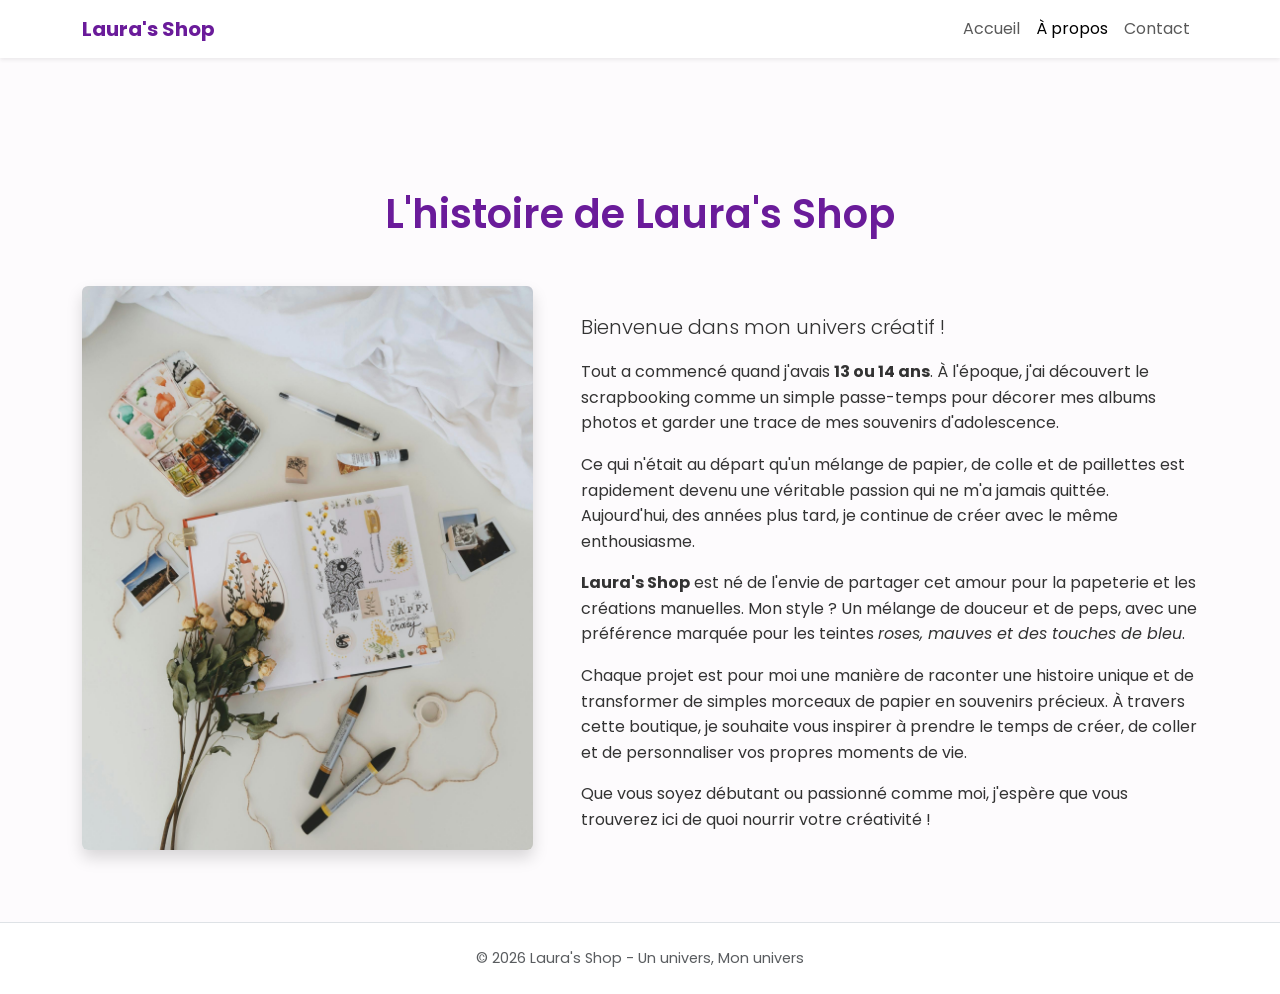
==== about.html @ 5fbe455a "LeBon" ====
<!DOCTYPE html>
<html lang="fr">
<head>
    <meta charset="UTF-8">
    <meta name="viewport" content="width=device-width, initial-scale=1.0">
    <title>À propos - Laura's Shop (THE K'ROUSEL)</title>
    <meta name="description" content="Découvrez l'histoire de Laura's Shop, un projet de THE K'ROUSEL dédié à la passion du scrapbooking.">

    <link href="https://cdn.jsdelivr.net/npm/bootstrap@5.3.0/dist/css/bootstrap.min.css" rel="stylesheet">
    <link href="https://fonts.googleapis.com/css2?family=Poppins:wght@300;400;600&display=swap" rel="stylesheet">
    <link rel="stylesheet" href="css/style.css">
</head>
<body>

    <header>
        <nav class="navbar navbar-expand-lg navbar-light bg-white shadow-sm fixed-top">
            <div class="container">
                <a class="navbar-brand fw-bold" href="index.html" style="color: #6a1b9a;">Laura's Shop</a>
                <button class="navbar-toggler" type="button" data-bs-toggle="collapse" data-bs-target="#navbarNav">
                    <span class="navbar-toggler-icon"></span>
                </button>
                <div class="collapse navbar-collapse" id="navbarNav">
                    <ul class="navbar-nav ms-auto">
                        <li class="nav-item"><a class="nav-link" href="index.html">Accueil</a></li>
                        <li class="nav-item"><a class="nav-link active" href="about.html">À propos</a></li>
                        <li class="nav-item"><a class="nav-link" href="contact.html">Contact</a></li>
                    </ul>
                </div>
            </div>
        </nav>
    </header>

    <main class="container my-5 pt-5">
        <h1 class="text-center mb-5 mt-4" style="color: #6a1b9a;">L'histoire de Laura's Shop</h1>

        <section class="row align-items-center">
            <div class="col-md-5 mb-4">
                <img src="images/estee-janssens-MUf7Ly04sOI-unsplash (1).jpg" alt="Espace de travail créatif de Laura" class="img-fluid rounded shadow">
            </div>

            <div class="col-md-7">
                <article class="ps-md-4">
                    <p class="lead">Bienvenue dans mon univers créatif !</p>
                    
                    <p>Tout a commencé quand j'avais <strong>13 ou 14 ans</strong>. À l'époque, j'ai découvert le scrapbooking comme un simple passe-temps pour décorer mes albums photos et garder une trace de mes souvenirs d'adolescence.</p>
                    
                    <p>Ce qui n'était au départ qu'un mélange de papier, de colle et de paillettes est rapidement devenu une véritable passion qui ne m'a jamais quittée. Aujourd'hui, des années plus tard, je continue de créer avec le même enthousiasme.</p>
                    
                    <p><strong>Laura's Shop</strong> est né de l'envie de partager cet amour pour la papeterie et les créations manuelles. Mon style ? Un mélange de douceur et de peps, avec une préférence marquée pour les teintes <em>roses, mauves et des touches de bleu</em>.</p>
                    
                    <p>Chaque projet est pour moi une manière de raconter une histoire unique et de transformer de simples morceaux de papier en souvenirs précieux. À travers cette boutique, je souhaite vous inspirer à prendre le temps de créer, de coller et de personnaliser vos propres moments de vie.</p>
                    
                    <p>Que vous soyez débutant ou passionné comme moi, j'espère que vous trouverez ici de quoi nourrir votre créativité !</p>
                </article>
            </div>
        </section>
    </main>

    <footer class="py-4 text-center border-top mt-5">
        <p class="mb-0 text-muted">&copy; 2026 Laura's Shop - Un univers, Mon univers</p>
---- css/style.css ----
/* =========================================
1. VARIABLES & POLICES
   ========================================= */
:root {
    --rose-soft: #f8bbd0;
    --mauve-soft: #e1bee7;
    --blue-soft: #bbdefb;
    --dark-purple: #6a1b9a;
    --price-pink: #d81b60;
}

body {
    font-family: 'Poppins', sans-serif;
    font-size: 16px;
    line-height: 1.6;
    background-color: #fdfbfd; /* Un blanc très légèrement rosé */
    color: #333;
    /* Correction pour la navbar fixed-top (évite que le menu cache le haut de la page) */
    padding-top: 70px; 
}

/* =========================================
2. TITRES & TEXTES
   ========================================= */
h1, h2, h3 {
    font-weight: 600;
    color: var(--dark-purple);
}

.text-custom {
    color: var(--dark-purple);
}

.section-title {
    position: relative;
    padding-bottom: 10px;
    margin-bottom: 30px;
}

/* Petit trait décoratif sous les titres h2 */
.section-title::after {
    content: '';
    position: absolute;
    bottom: 0;
    left: 50%;
    transform: translateX(-50%);
    width: 60px;
    height: 3px;
    background-color: var(--rose-soft);
}

/* =========================================
3. COMPOSANTS (Cards, Boutons, etc.)
   ========================================= */

/* Cartes produits */
.product-card {
    transition: transform 0.3s ease, shadow 0.3s ease;
    border-radius: 15px;
}

.product-card:hover {
    transform: translateY(-8px);
    box-shadow: 0 10px 20px rgba(106, 27, 154, 0.1) !important;
}

.price {
    color: var(--price-pink);
    font-size: 1.25rem;
    font-weight: 600;
}

/* Personnalisation du bouton d'envoi */
.btn-primary-custom {
    background-color: var(--dark-purple);
    color: white;
    border: none;
    transition: opacity 0.3s ease;
}

.btn-primary-custom:hover {
    background-color: #4a148c;
    color: white;
    opacity: 0.9;
}

/* =========================================
4. PIED DE PAGE
   ========================================= */
footer {
    background-color: white;
    font-size: 0.9rem;
}
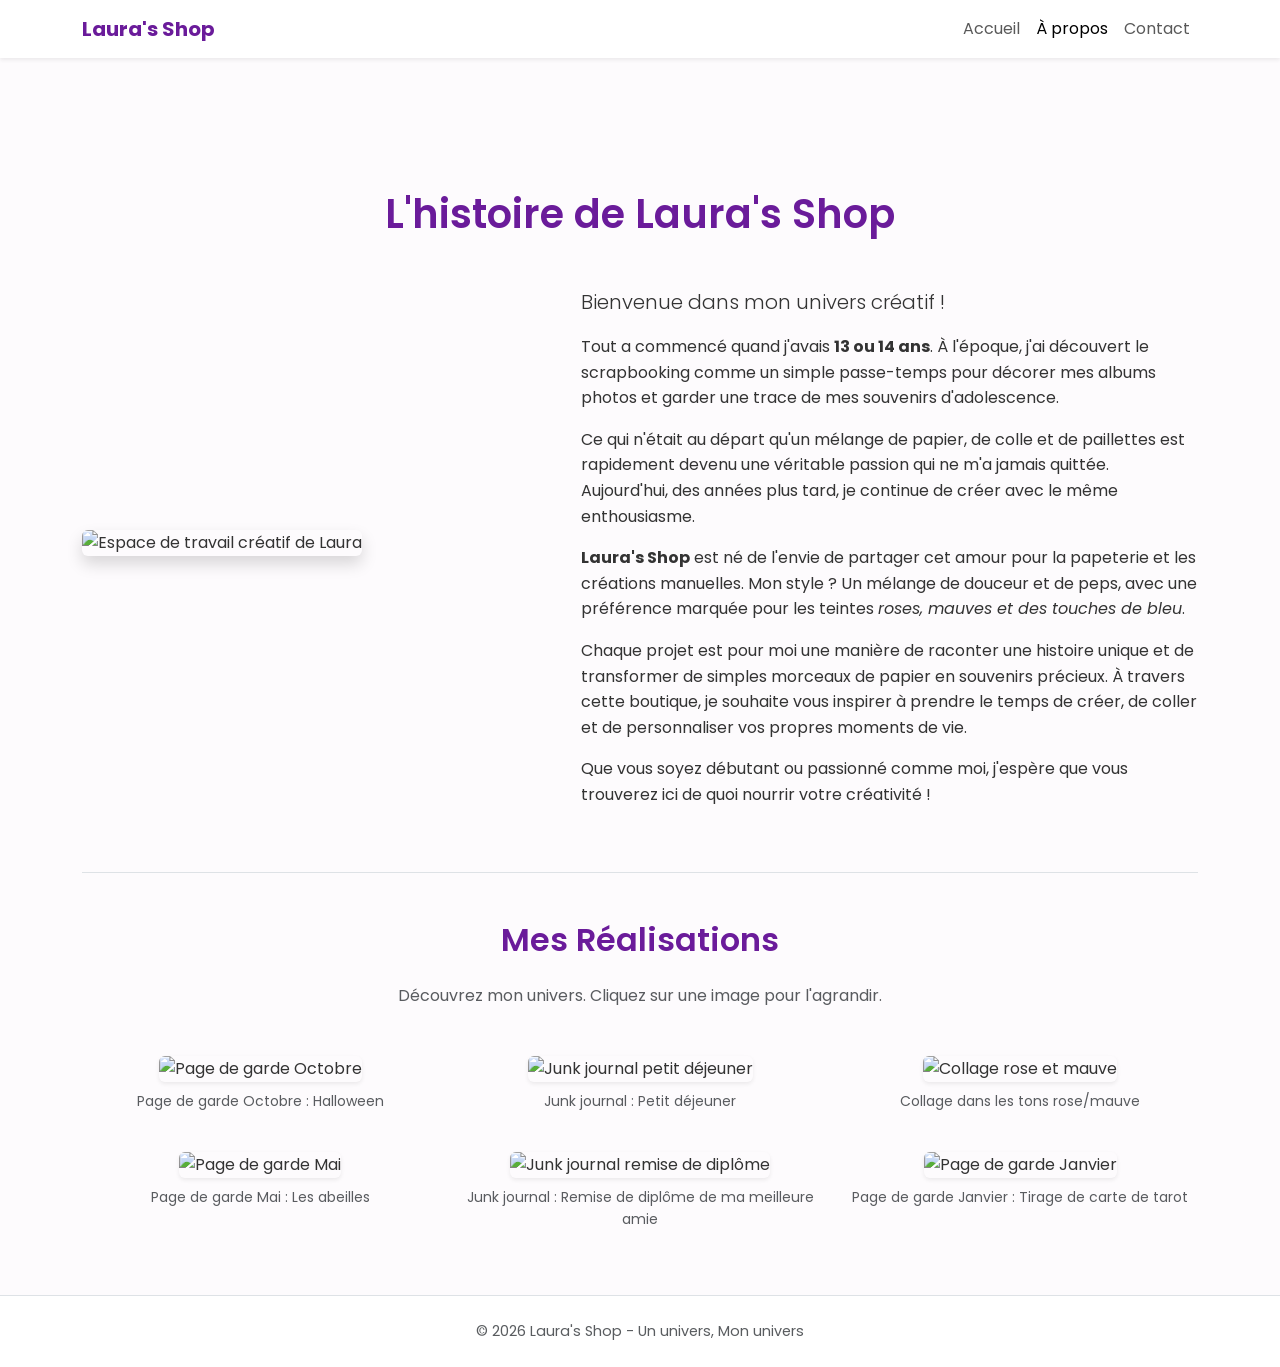
==== commit f78f1bfa: "oki" ====
--- a/about.html
+++ b/about.html
@@ -3,8 +3,8 @@
 <head>
     <meta charset="UTF-8">
     <meta name="viewport" content="width=device-width, initial-scale=1.0">
-    <title>À propos - Laura's Shop (THE K'ROUSEL)</title>
-    <meta name="description" content="Découvrez l'histoire de Laura's Shop, un projet de THE K'ROUSEL dédié à la passion du scrapbooking.">
+    <title>À propos - Laura's Shop</title>
+    <meta name="description" content="Découvrez l'histoire de Laura's Shop, dédié à la passion du scrapbooking.">
 
     <link href="https://cdn.jsdelivr.net/npm/bootstrap@5.3.0/dist/css/bootstrap.min.css" rel="stylesheet">
     <link href="https://fonts.googleapis.com/css2?family=Poppins:wght@300;400;600&display=swap" rel="stylesheet">
@@ -35,7 +35,7 @@
 
         <section class="row align-items-center">
             <div class="col-md-5 mb-4">
-                <img src="images/estee-janssens-MUf7Ly04sOI-unsplash (1).jpg" alt="Espace de travail créatif de Laura" class="img-fluid rounded shadow">
+                <img src="images/Design sans titre (2).jpg" alt="Espace de travail créatif de Laura" class="img-fluid rounded shadow">
             </div>
 
             <div class="col-md-7">
@@ -54,7 +54,148 @@
                 </article>
             </div>
         </section>
+
+        <section id="galerie-creations" class="mt-5 pt-5 border-top">
+            <h2 class="text-center mb-4" style="color: #6a1b9a;">Mes Réalisations</h2>
+            <p class="text-center text-muted mb-5">Découvrez mon univers. Cliquez sur une image pour l'agrandir.</p>
+
+            <div class="row justify-content-center g-4">
+                
+                <div class="col-6 col-md-4 text-center">
+                    <img src="images/1.jpg" alt="Page de garde Octobre" 
+                             class="img-fluid rounded shadow-sm hover-zoom mb-2" 
+                         data-bs-toggle="modal" data-bs-target="#modalGalerie1" 
+                         style="cursor: pointer; object-fit: cover; aspect-ratio: 1/1;">
+                    <p class="text-muted small">Page de garde Octobre : Halloween</p>
+                </div>
+
+                <div class="col-6 col-md-4 text-center">
+                    <img src="images/2.jpg" alt="Junk journal petit déjeuner" 
+                         class="img-fluid rounded shadow-sm hover-zoom mb-2" 
+                         data-bs-toggle="modal" data-bs-target="#modalGalerie2" 
+                         style="cursor: pointer; object-fit: cover; aspect-ratio: 1/1;">
+                    <p class="text-muted small">Junk journal : Petit déjeuner</p>
+                </div>
+
+                <div class="col-6 col-md-4 text-center">
+                    <img src="images/3.jpg" alt="Collage rose et mauve" 
+                         class="img-fluid rounded shadow-sm hover-zoom mb-2" 
+                         data-bs-toggle="modal" data-bs-target="#modalGalerie3" 
+                         style="cursor: pointer; object-fit: cover; aspect-ratio: 1/1;">
+                    <p class="text-muted small">Collage dans les tons rose/mauve</p>
+                </div>
+
+                <div class="col-6 col-md-4 text-center">
+                    <img src="images/4.jpg" alt="Page de garde Mai" 
+                         class="img-fluid rounded shadow-sm hover-zoom mb-2" 
+                         data-bs-toggle="modal" data-bs-target="#modalGalerie4" 
+                         style="cursor: pointer; object-fit: cover; aspect-ratio: 1/1;">
+                    <p class="text-muted small">Page de garde Mai : Les abeilles</p>
+                </div>
+
+                <div class="col-6 col-md-4 text-center">
+                    <img src="images/5.jpg" alt="Junk journal remise de diplôme" 
+                         class="img-fluid rounded shadow-sm hover-zoom mb-2" 
+                         data-bs-toggle="modal" data-bs-target="#modalGalerie5" 
+                         style="cursor: pointer; object-fit: cover; aspect-ratio: 1/1;">
+                    <p class="text-muted small">Junk journal : Remise de diplôme de ma meilleure amie</p>
+                </div>
+
+                <div class="col-6 col-md-4 text-center">
+                    <img src="images/6.jpg" alt="Page de garde Janvier" 
+                         class="img-fluid rounded shadow-sm hover-zoom mb-2" 
+                         data-bs-toggle="modal" data-bs-target="#modalGalerie6" 
+                         style="cursor: pointer; object-fit: cover; aspect-ratio: 1/1;">
+                    <p class="text-muted small">Page de garde Janvier : Tirage de carte de tarot</p>
+                </div>
+
+            </div>
+        </section>
+
+        <div class="modal fade" id="modalGalerie1" tabindex="-1" aria-hidden="true">
+            <div class="modal-dialog modal-dialog-centered modal-lg">
+                <div class="modal-content bg-transparent border-0">
+                    <div class="modal-header border-0 justify-content-end pb-0">
+                        <button type="button" class="btn-close btn-close-white" data-bs-dismiss="modal" aria-label="Fermer"></button>
+                    </div>
+                    <div class="modal-body text-center pt-0">
+                        <img src="images/1.jpg" alt="Agrandissement 1" class="img-fluid rounded shadow">
+                    </div>
+                </div>
+            </div>
+        </div>
+
+        <div class="modal fade" id="modalGalerie2" tabindex="-1" aria-hidden="true">
+            <div class="modal-dialog modal-dialog-centered modal-lg">
+                <div class="modal-content bg-transparent border-0">
+                    <div class="modal-header border-0 justify-content-end pb-0">
+                        <button type="button" class="btn-close btn-close-white" data-bs-dismiss="modal" aria-label="Fermer"></button>
+                    </div>
+                    <div class="modal-body text-center pt-0">
+                        <img src="images/2.jpg" alt="Agrandissement 2" class="img-fluid rounded shadow">
+                    </div>
+                </div>
+            </div>
+        </div>
+
+        <div class="modal fade" id="modalGalerie3" tabindex="-1" aria-hidden="true">
+            <div class="modal-dialog modal-dialog-centered modal-lg">
+                <div class="modal-content bg-transparent border-0">
+                    <div class="modal-header border-0 justify-content-end pb-0">
+                        <button type="button" class="btn-close btn-close-white" data-bs-dismiss="modal" aria-label="Fermer"></button>
+                    </div>
+                    <div class="modal-body text-center pt-0">
+                        <img src="images/3.jpg" alt="Agrandissement 3" class="img-fluid rounded shadow">
+                    </div>
+                </div>
+            </div>
+        </div>
+
+        <div class="modal fade" id="modalGalerie4" tabindex="-1" aria-hidden="true">
+            <div class="modal-dialog modal-dialog-centered modal-lg">
+                <div class="modal-content bg-transparent border-0">
+                    <div class="modal-header border-0 justify-content-end pb-0">
+                        <button type="button" class="btn-close btn-close-white" data-bs-dismiss="modal" aria-label="Fermer"></button>
+                    </div>
+                    <div class="modal-body text-center pt-0">
+                        <img src="images/4.jpg" alt="Agrandissement 4" class="img-fluid rounded shadow">
+                    </div>
+                </div>
+            </div>
+        </div>
+
+        <div class="modal fade" id="modalGalerie5" tabindex="-1" aria-hidden="true">
+            <div class="modal-dialog modal-dialog-centered modal-lg">
+                <div class="modal-content bg-transparent border-0">
+                    <div class="modal-header border-0 justify-content-end pb-0">
+                        <button type="button" class="btn-close btn-close-white" data-bs-dismiss="modal" aria-label="Fermer"></button>
+                    </div>
+                    <div class="modal-body text-center pt-0">
+                        <img src="images/5.jpg" alt="Agrandissement 5" class="img-fluid rounded shadow">
+                    </div>
+                </div>
+            </div>
+        </div>
+
+        <div class="modal fade" id="modalGalerie6" tabindex="-1" aria-hidden="true">
+            <div class="modal-dialog modal-dialog-centered modal-lg">
+                <div class="modal-content bg-transparent border-0">
+                    <div class="modal-header border-0 justify-content-end pb-0">
+                        <button type="button" class="btn-close btn-close-white" data-bs-dismiss="modal" aria-label="Fermer"></button>
+                    </div>
+                    <div class="modal-body text-center pt-0">
+                        <img src="images/6.jpg" alt="Agrandissement 6" class="img-fluid rounded shadow">
+                    </div>
+                </div>
+            </div>
+        </div>
+
     </main>
 
     <footer class="py-4 text-center border-top mt-5">
-        <p class="mb-0 text-muted">&copy; 2026 Laura's Shop - Un univers, Mon univers</p>+        <p class="mb-0 text-muted">&copy; 2026 Laura's Shop - Un univers, Mon univers</p>
+    </footer>
+
+    <script src="https://cdn.jsdelivr.net/npm/bootstrap@5.3.0/dist/js/bootstrap.bundle.min.js"></script>
+</body>
+</html>
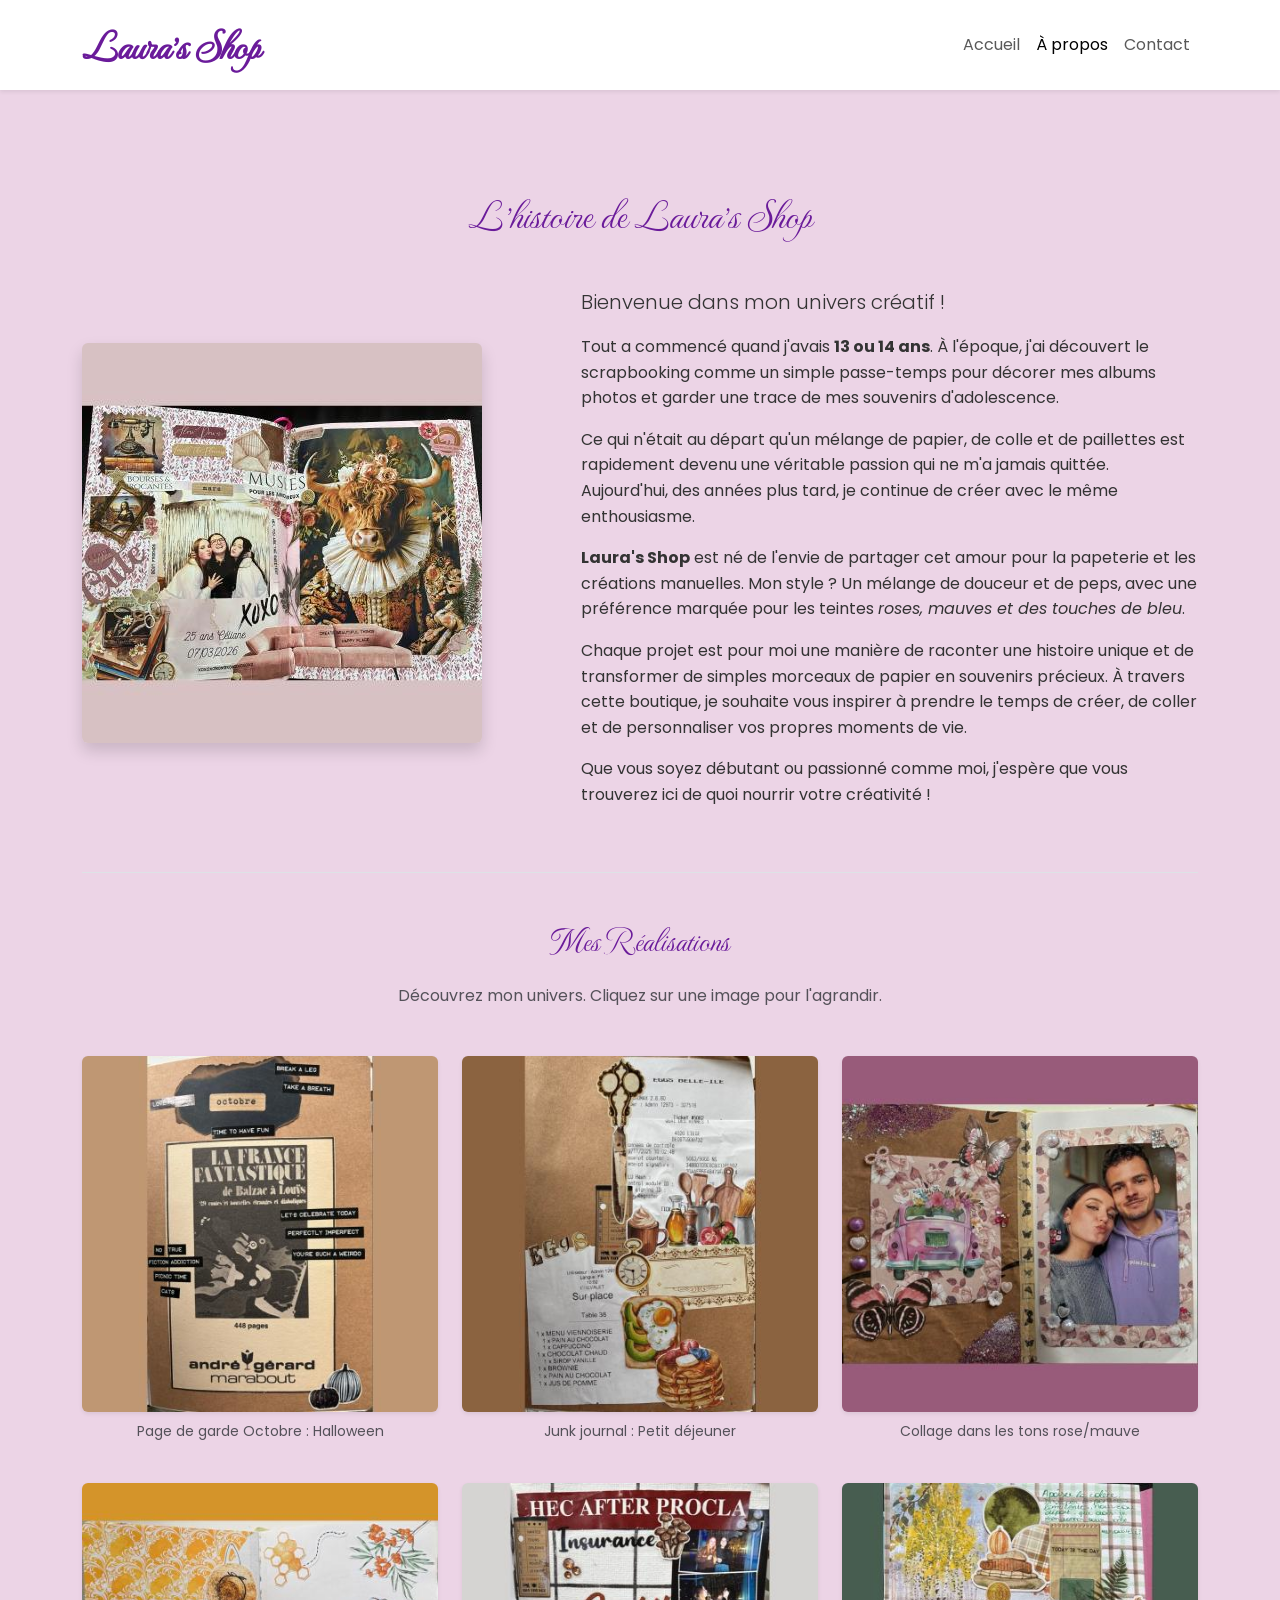
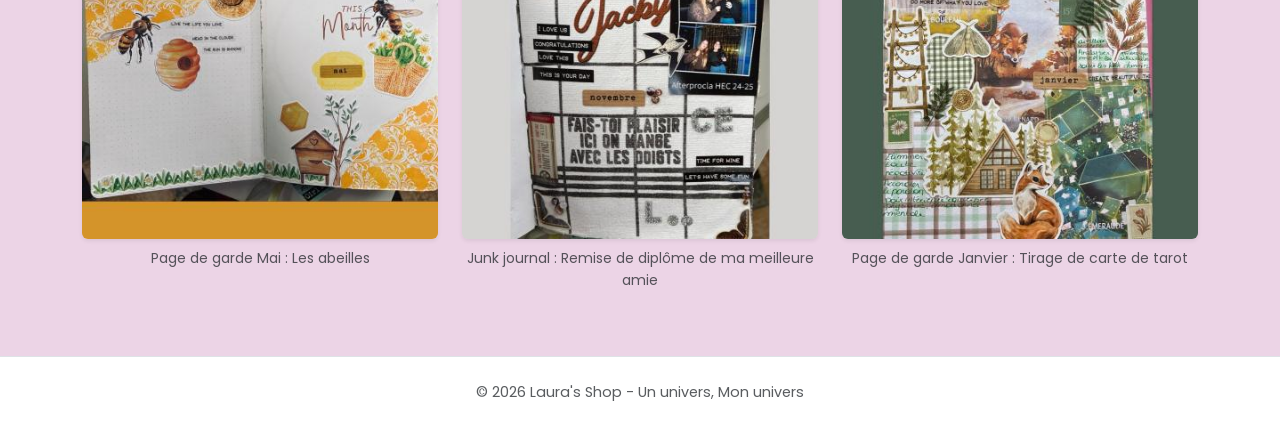
==== commit b1c92e8f: "ok" ====
--- a/about.html
+++ b/about.html
@@ -63,7 +63,7 @@
                 
                 <div class="col-6 col-md-4 text-center">
                     <img src="images/1.jpg" alt="Page de garde Octobre" 
-                             class="img-fluid rounded shadow-sm hover-zoom mb-2" 
+                         class="img-fluid rounded shadow-sm hover-zoom mb-2" 
                          data-bs-toggle="modal" data-bs-target="#modalGalerie1" 
                          style="cursor: pointer; object-fit: cover; aspect-ratio: 1/1;">
                     <p class="text-muted small">Page de garde Octobre : Halloween</p>
--- a/css/style.css
+++ b/css/style.css
@@ -1,5 +1,5 @@
 /* =========================================
-1. VARIABLES & POLICES
+   1. VARIABLES & POLICES
    ========================================= */
 :root {
     --rose-soft: #f8bbd0;
@@ -9,22 +9,38 @@
     --price-pink: #d81b60;
 }
 
+/* Importation de la police MonteCarlo depuis le dossier images */
+@font-face {
+    font-family: 'MonteCarlo';
+    src: url('../images/MonteCarlo-Regular.ttf') format('truetype');
+}
+
 body {
     font-family: 'Poppins', sans-serif;
     font-size: 16px;
     line-height: 1.6;
-    background-color: #fdfbfd; /* Un blanc très légèrement rosé */
+    background-color: #ecd4e6;
+    /* Un blanc très légèrement rosé */
     color: #333;
     /* Correction pour la navbar fixed-top (évite que le menu cache le haut de la page) */
-    padding-top: 70px; 
+    padding-top: 70px;
 }
 
 /* =========================================
-2. TITRES & TEXTES
+   2. TITRES & TEXTES
    ========================================= */
-h1, h2, h3 {
-    font-weight: 600;
+h1,
+h2,
+h3,
+.navbar-brand {
+    font-family: 'MonteCarlo', cursive;
+    font-weight: normal;
     color: var(--dark-purple);
+}
+
+/* Astuce : Les polices manuscrites taillent souvent petit, on grossit un peu le logo */
+.navbar-brand {
+    font-size: 2.5rem;
 }
 
 .text-custom {
@@ -50,12 +66,12 @@
 }
 
 /* =========================================
-3. COMPOSANTS (Cards, Boutons, etc.)
+   3. COMPOSANTS (Cards, Boutons, etc.)
    ========================================= */
 
 /* Cartes produits */
 .product-card {
-    transition: transform 0.3s ease, shadow 0.3s ease;
+    transition: transform 0.3s ease, box-shadow 0.3s ease;
     border-radius: 15px;
 }
 
@@ -85,9 +101,22 @@
 }
 
 /* =========================================
-4. PIED DE PAGE
+   4. PIED DE PAGE
    ========================================= */
 footer {
     background-color: white;
     font-size: 0.9rem;
-}+}
+
+/* =========================================
+   5. EFFETS GALERIE (Page À propos)
+   ========================================= */
+.hover-zoom {
+    transition: transform 0.3s ease;
+}
+
+.hover-zoom:hover {
+    transform: scale(1.05);
+    /* Grossit l'image de 5% au survol */
+}
+
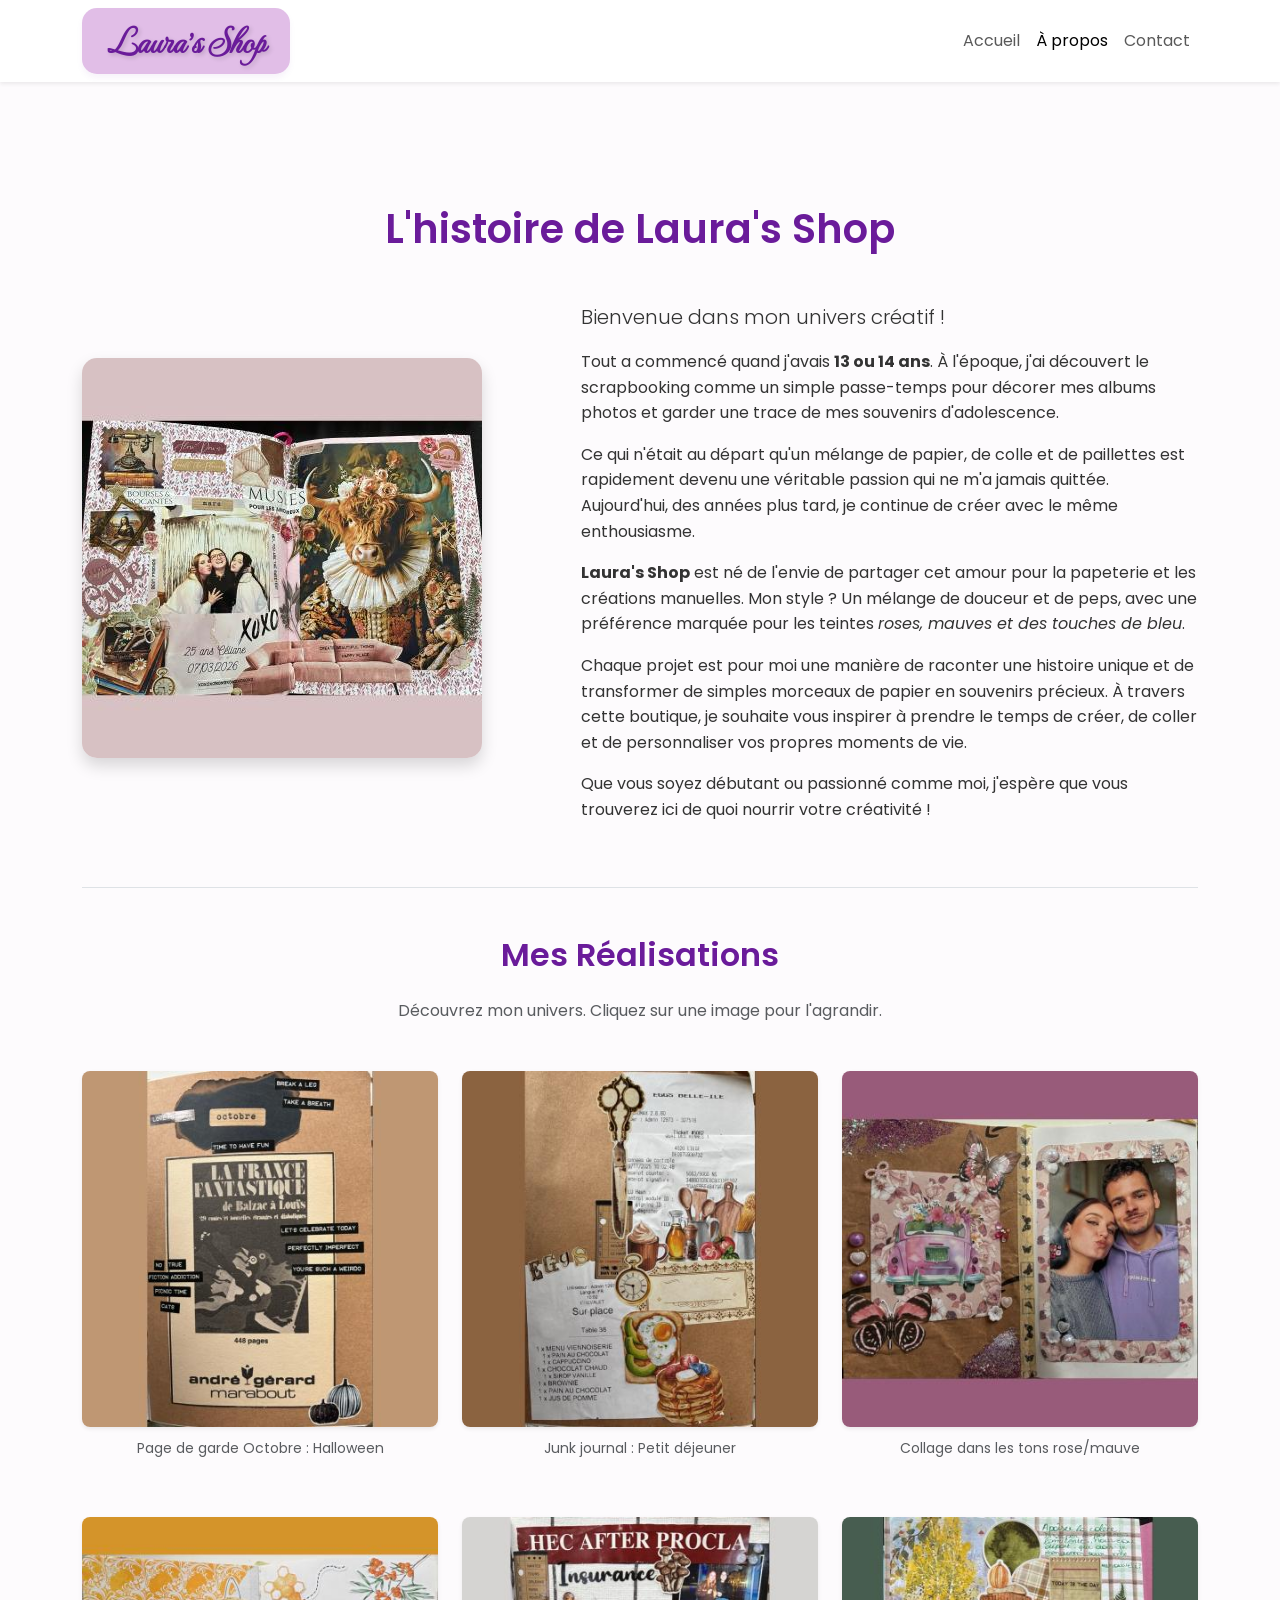
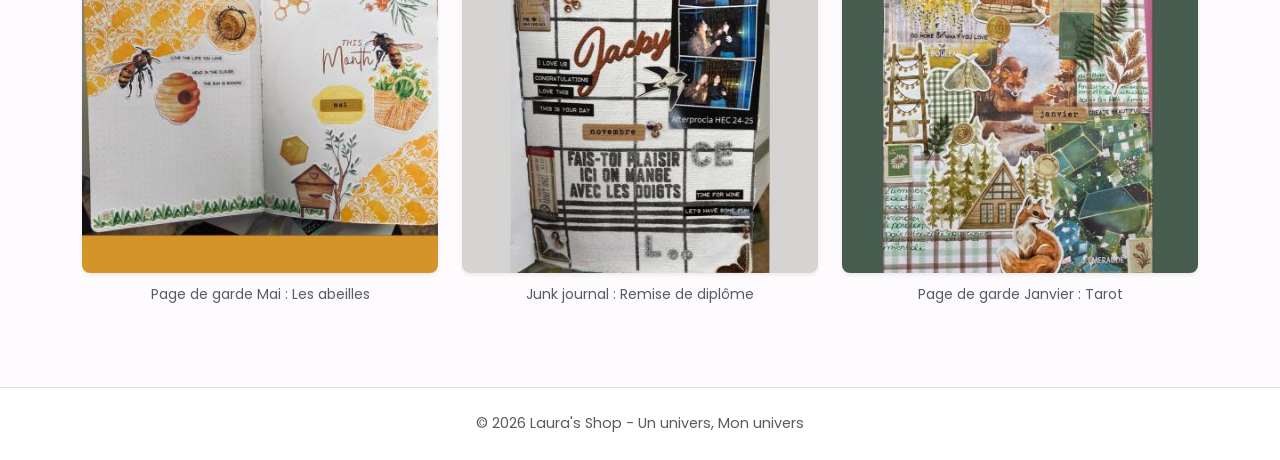
==== commit 5e63ef2c: "Final Hugo" ====
--- a/about.html
+++ b/about.html
@@ -1,5 +1,6 @@
 <!DOCTYPE html>
 <html lang="fr">
+
 <head>
     <meta charset="UTF-8">
     <meta name="viewport" content="width=device-width, initial-scale=1.0">
@@ -9,13 +10,38 @@
     <link href="https://cdn.jsdelivr.net/npm/bootstrap@5.3.0/dist/css/bootstrap.min.css" rel="stylesheet">
     <link href="https://fonts.googleapis.com/css2?family=Poppins:wght@300;400;600&display=swap" rel="stylesheet">
     <link rel="stylesheet" href="css/style.css">
+
+    <style>
+        /* Ce style garantit que toutes les images de la galerie sont carrées et de même taille */
+        .gallery-img-container {
+            width: 100%;
+            aspect-ratio: 1 / 1;
+            /* Force le format carré */
+            object-fit: cover;
+            /* Remplit le carré sans déformer l'image */
+            border-radius: 8px;
+            /* Garde les coins arrondis comme vous l'aviez */
+            transition: transform 0.3s ease;
+        }
+
+        .gallery-img-container:hover {
+            transform: scale(1.03);
+            /* Petit effet de zoom au survol */
+        }
+
+        /* Harmonise la hauteur des textes sous les images pour l'alignement */
+        .gallery-caption {
+            min-height: 40px;
+            margin-top: 10px;
+        }
+    </style>
 </head>
+
 <body>
-
     <header>
         <nav class="navbar navbar-expand-lg navbar-light bg-white shadow-sm fixed-top">
             <div class="container">
-                <a class="navbar-brand fw-bold" href="index.html" style="color: #6a1b9a;">Laura's Shop</a>
+                <a class="navbar-brand fw-bold anchored-logo" href="index.html">Laura's Shop</a>
                 <button class="navbar-toggler" type="button" data-bs-toggle="collapse" data-bs-target="#navbarNav">
                     <span class="navbar-toggler-icon"></span>
                 </button>
@@ -35,22 +61,33 @@
 
         <section class="row align-items-center">
             <div class="col-md-5 mb-4">
-                <img src="images/Design sans titre (2).jpg" alt="Espace de travail créatif de Laura" class="img-fluid rounded shadow">
+                <img src="images/Design sans titre (2).jpg" alt="Espace de travail créatif de Laura"
+                    class="img-fluid rounded shadow">
             </div>
 
             <div class="col-md-7">
                 <article class="ps-md-4">
                     <p class="lead">Bienvenue dans mon univers créatif !</p>
-                    
-                    <p>Tout a commencé quand j'avais <strong>13 ou 14 ans</strong>. À l'époque, j'ai découvert le scrapbooking comme un simple passe-temps pour décorer mes albums photos et garder une trace de mes souvenirs d'adolescence.</p>
-                    
-                    <p>Ce qui n'était au départ qu'un mélange de papier, de colle et de paillettes est rapidement devenu une véritable passion qui ne m'a jamais quittée. Aujourd'hui, des années plus tard, je continue de créer avec le même enthousiasme.</p>
-                    
-                    <p><strong>Laura's Shop</strong> est né de l'envie de partager cet amour pour la papeterie et les créations manuelles. Mon style ? Un mélange de douceur et de peps, avec une préférence marquée pour les teintes <em>roses, mauves et des touches de bleu</em>.</p>
-                    
-                    <p>Chaque projet est pour moi une manière de raconter une histoire unique et de transformer de simples morceaux de papier en souvenirs précieux. À travers cette boutique, je souhaite vous inspirer à prendre le temps de créer, de coller et de personnaliser vos propres moments de vie.</p>
-                    
-                    <p>Que vous soyez débutant ou passionné comme moi, j'espère que vous trouverez ici de quoi nourrir votre créativité !</p>
+
+                    <p>Tout a commencé quand j'avais <strong>13 ou 14 ans</strong>. À l'époque, j'ai découvert le
+                        scrapbooking comme un simple passe-temps pour décorer mes albums photos et garder une trace de
+                        mes souvenirs d'adolescence.</p>
+
+                    <p>Ce qui n'était au départ qu'un mélange de papier, de colle et de paillettes est rapidement devenu
+                        une véritable passion qui ne m'a jamais quittée. Aujourd'hui, des années plus tard, je continue
+                        de créer avec le même enthousiasme.</p>
+
+                    <p><strong>Laura's Shop</strong> est né de l'envie de partager cet amour pour la papeterie et les
+                        créations manuelles. Mon style ? Un mélange de douceur et de peps, avec une préférence marquée
+                        pour les teintes <em>roses, mauves et des touches de bleu</em>.</p>
+
+                    <p>Chaque projet est pour moi une manière de raconter une histoire unique et de transformer de
+                        simples morceaux de papier en souvenirs précieux. À travers cette boutique, je souhaite vous
+                        inspirer à prendre le temps de créer, de coller et de personnaliser vos propres moments de vie.
+                    </p>
+
+                    <p>Que vous soyez débutant ou passionné comme moi, j'espère que vous trouverez ici de quoi nourrir
+                        votre créativité !</p>
                 </article>
             </div>
         </section>
@@ -60,53 +97,41 @@
             <p class="text-center text-muted mb-5">Découvrez mon univers. Cliquez sur une image pour l'agrandir.</p>
 
             <div class="row justify-content-center g-4">
-                
-                <div class="col-6 col-md-4 text-center">
-                    <img src="images/1.jpg" alt="Page de garde Octobre" 
-                         class="img-fluid rounded shadow-sm hover-zoom mb-2" 
-                         data-bs-toggle="modal" data-bs-target="#modalGalerie1" 
-                         style="cursor: pointer; object-fit: cover; aspect-ratio: 1/1;">
-                    <p class="text-muted small">Page de garde Octobre : Halloween</p>
-                </div>
-
-                <div class="col-6 col-md-4 text-center">
-                    <img src="images/2.jpg" alt="Junk journal petit déjeuner" 
-                         class="img-fluid rounded shadow-sm hover-zoom mb-2" 
-                         data-bs-toggle="modal" data-bs-target="#modalGalerie2" 
-                         style="cursor: pointer; object-fit: cover; aspect-ratio: 1/1;">
-                    <p class="text-muted small">Junk journal : Petit déjeuner</p>
-                </div>
-
-                <div class="col-6 col-md-4 text-center">
-                    <img src="images/3.jpg" alt="Collage rose et mauve" 
-                         class="img-fluid rounded shadow-sm hover-zoom mb-2" 
-                         data-bs-toggle="modal" data-bs-target="#modalGalerie3" 
-                         style="cursor: pointer; object-fit: cover; aspect-ratio: 1/1;">
-                    <p class="text-muted small">Collage dans les tons rose/mauve</p>
-                </div>
-
-                <div class="col-6 col-md-4 text-center">
-                    <img src="images/4.jpg" alt="Page de garde Mai" 
-                         class="img-fluid rounded shadow-sm hover-zoom mb-2" 
-                         data-bs-toggle="modal" data-bs-target="#modalGalerie4" 
-                         style="cursor: pointer; object-fit: cover; aspect-ratio: 1/1;">
-                    <p class="text-muted small">Page de garde Mai : Les abeilles</p>
-                </div>
-
-                <div class="col-6 col-md-4 text-center">
-                    <img src="images/5.jpg" alt="Junk journal remise de diplôme" 
-                         class="img-fluid rounded shadow-sm hover-zoom mb-2" 
-                         data-bs-toggle="modal" data-bs-target="#modalGalerie5" 
-                         style="cursor: pointer; object-fit: cover; aspect-ratio: 1/1;">
-                    <p class="text-muted small">Junk journal : Remise de diplôme de ma meilleure amie</p>
-                </div>
-
-                <div class="col-6 col-md-4 text-center">
-                    <img src="images/6.jpg" alt="Page de garde Janvier" 
-                         class="img-fluid rounded shadow-sm hover-zoom mb-2" 
-                         data-bs-toggle="modal" data-bs-target="#modalGalerie6" 
-                         style="cursor: pointer; object-fit: cover; aspect-ratio: 1/1;">
-                    <p class="text-muted small">Page de garde Janvier : Tirage de carte de tarot</p>
+
+                <div class="col-6 col-md-4 text-center">
+                    <img src="images/1.jpg" alt="Page de garde Octobre" class="gallery-img-container shadow-sm"
+                        data-bs-toggle="modal" data-bs-target="#modalGalerie1" style="cursor: pointer;">
+                    <p class="text-muted small gallery-caption">Page de garde Octobre : Halloween</p>
+                </div>
+
+                <div class="col-6 col-md-4 text-center">
+                    <img src="images/2.jpg" alt="Junk journal petit déjeuner" class="gallery-img-container shadow-sm"
+                        data-bs-toggle="modal" data-bs-target="#modalGalerie2" style="cursor: pointer;">
+                    <p class="text-muted small gallery-caption">Junk journal : Petit déjeuner</p>
+                </div>
+
+                <div class="col-6 col-md-4 text-center">
+                    <img src="images/3.jpg" alt="Collage rose et mauve" class="gallery-img-container shadow-sm"
+                        data-bs-toggle="modal" data-bs-target="#modalGalerie3" style="cursor: pointer;">
+                    <p class="text-muted small gallery-caption">Collage dans les tons rose/mauve</p>
+                </div>
+
+                <div class="col-6 col-md-4 text-center">
+                    <img src="images/4.jpg" alt="Page de garde Mai" class="gallery-img-container shadow-sm"
+                        data-bs-toggle="modal" data-bs-target="#modalGalerie4" style="cursor: pointer;">
+                    <p class="text-muted small gallery-caption">Page de garde Mai : Les abeilles</p>
+                </div>
+
+                <div class="col-6 col-md-4 text-center">
+                    <img src="images/5.jpg" alt="Junk journal remise de diplôme" class="gallery-img-container shadow-sm"
+                        data-bs-toggle="modal" data-bs-target="#modalGalerie5" style="cursor: pointer;">
+                    <p class="text-muted small gallery-caption">Junk journal : Remise de diplôme</p>
+                </div>
+
+                <div class="col-6 col-md-4 text-center">
+                    <img src="images/6.jpg" alt="Page de garde Janvier" class="gallery-img-container shadow-sm"
+                        data-bs-toggle="modal" data-bs-target="#modalGalerie6" style="cursor: pointer;">
+                    <p class="text-muted small gallery-caption">Page de garde Janvier : Tarot</p>
                 </div>
 
             </div>
@@ -116,7 +141,8 @@
             <div class="modal-dialog modal-dialog-centered modal-lg">
                 <div class="modal-content bg-transparent border-0">
                     <div class="modal-header border-0 justify-content-end pb-0">
-                        <button type="button" class="btn-close btn-close-white" data-bs-dismiss="modal" aria-label="Fermer"></button>
+                        <button type="button" class="btn-close btn-close-white" data-bs-dismiss="modal"
+                            aria-label="Fermer"></button>
                     </div>
                     <div class="modal-body text-center pt-0">
                         <img src="images/1.jpg" alt="Agrandissement 1" class="img-fluid rounded shadow">
@@ -129,7 +155,8 @@
             <div class="modal-dialog modal-dialog-centered modal-lg">
                 <div class="modal-content bg-transparent border-0">
                     <div class="modal-header border-0 justify-content-end pb-0">
-                        <button type="button" class="btn-close btn-close-white" data-bs-dismiss="modal" aria-label="Fermer"></button>
+                        <button type="button" class="btn-close btn-close-white" data-bs-dismiss="modal"
+                            aria-label="Fermer"></button>
                     </div>
                     <div class="modal-body text-center pt-0">
                         <img src="images/2.jpg" alt="Agrandissement 2" class="img-fluid rounded shadow">
@@ -142,7 +169,8 @@
             <div class="modal-dialog modal-dialog-centered modal-lg">
                 <div class="modal-content bg-transparent border-0">
                     <div class="modal-header border-0 justify-content-end pb-0">
-                        <button type="button" class="btn-close btn-close-white" data-bs-dismiss="modal" aria-label="Fermer"></button>
+                        <button type="button" class="btn-close btn-close-white" data-bs-dismiss="modal"
+                            aria-label="Fermer"></button>
                     </div>
                     <div class="modal-body text-center pt-0">
                         <img src="images/3.jpg" alt="Agrandissement 3" class="img-fluid rounded shadow">
@@ -155,7 +183,8 @@
             <div class="modal-dialog modal-dialog-centered modal-lg">
                 <div class="modal-content bg-transparent border-0">
                     <div class="modal-header border-0 justify-content-end pb-0">
-                        <button type="button" class="btn-close btn-close-white" data-bs-dismiss="modal" aria-label="Fermer"></button>
+                        <button type="button" class="btn-close btn-close-white" data-bs-dismiss="modal"
+                            aria-label="Fermer"></button>
                     </div>
                     <div class="modal-body text-center pt-0">
                         <img src="images/4.jpg" alt="Agrandissement 4" class="img-fluid rounded shadow">
@@ -168,7 +197,8 @@
             <div class="modal-dialog modal-dialog-centered modal-lg">
                 <div class="modal-content bg-transparent border-0">
                     <div class="modal-header border-0 justify-content-end pb-0">
-                        <button type="button" class="btn-close btn-close-white" data-bs-dismiss="modal" aria-label="Fermer"></button>
+                        <button type="button" class="btn-close btn-close-white" data-bs-dismiss="modal"
+                            aria-label="Fermer"></button>
                     </div>
                     <div class="modal-body text-center pt-0">
                         <img src="images/5.jpg" alt="Agrandissement 5" class="img-fluid rounded shadow">
@@ -181,7 +211,8 @@
             <div class="modal-dialog modal-dialog-centered modal-lg">
                 <div class="modal-content bg-transparent border-0">
                     <div class="modal-header border-0 justify-content-end pb-0">
-                        <button type="button" class="btn-close btn-close-white" data-bs-dismiss="modal" aria-label="Fermer"></button>
+                        <button type="button" class="btn-close btn-close-white" data-bs-dismiss="modal"
+                            aria-label="Fermer"></button>
                     </div>
                     <div class="modal-body text-center pt-0">
                         <img src="images/6.jpg" alt="Agrandissement 6" class="img-fluid rounded shadow">
--- a/css/style.css
+++ b/css/style.css
@@ -1,15 +1,22 @@
 /* =========================================
-   1. VARIABLES & POLICES
-   ========================================= */
+   1. VARIABLES, POLICES & COHÉRENCE GLOBALE
+   ========================================= */
+@import url('https://fonts.googleapis.com/css2?family=Poppins:wght@300;400;600&display=swap');
+
 :root {
-    --rose-soft: #f8bbd0;
-    --mauve-soft: #e1bee7;
-    --blue-soft: #bbdefb;
-    --dark-purple: #6a1b9a;
-    --price-pink: #d81b60;
-}
-
-/* Importation de la police MonteCarlo depuis le dossier images */
+    /* --- Ta Palette --- */
+    --ls-rose-soft: #f8bbd0;
+    --ls-mauve-soft: #e1bee7;
+    --ls-blue-soft: #bbdefb;
+    --ls-dark-purple: #6a1b9a;
+    --ls-dark-text: #333333;
+
+    /* --- TON NOUVEAU STANDARD D'ARRONDI (Coût cohérent) --- */
+    --ls-main-border-radius: 15px;
+    /* Arrondi standard pour tout le site */
+}
+
+/* Importation de ton MonteCarlo Signature depuis le dossier images */
 @font-face {
     font-family: 'MonteCarlo';
     src: url('../images/MonteCarlo-Regular.ttf') format('truetype');
@@ -19,50 +26,43 @@
     font-family: 'Poppins', sans-serif;
     font-size: 16px;
     line-height: 1.6;
-    background-color: #ecd4e6;
-    /* Un blanc très légèrement rosé */
-    color: #333;
-    /* Correction pour la navbar fixed-top (évite que le menu cache le haut de la page) */
-    padding-top: 70px;
-}
-
-/* =========================================
-   2. TITRES & TEXTES
+    background-color: #fdfbfd;
+    color: var(--ls-dark-text);
+    padding-top: 85px;
+    /* Légèrement augmenté pour le logo encadré */
+}
+
+/* =========================================
+   2. TYPOGRAPHIE & LOGO ENCADRÉ
    ========================================= */
 h1,
 h2,
-h3,
+h3 {
+    font-family: 'Poppins', sans-serif;
+    font-weight: 600;
+    color: var(--ls-dark-purple);
+}
+
+/* --- LE NOUVEAU LOGO RECTANGLE PLEIN LILA --- */
 .navbar-brand {
-    font-family: 'MonteCarlo', cursive;
+    font-family: 'MonteCarlo', cursive !important;
+    color: var(--ls-dark-purple) !important;
+    /* Écriture en violet foncé */
+    background-color: var(--ls-mauve-soft);
+    /* Le fond lila plein */
+    font-size: 2.2rem;
     font-weight: normal;
-    color: var(--dark-purple);
-}
-
-/* Astuce : Les polices manuscrites taillent souvent petit, on grossit un peu le logo */
-.navbar-brand {
-    font-size: 2.5rem;
-}
-
-.text-custom {
-    color: var(--dark-purple);
-}
-
-.section-title {
-    position: relative;
-    padding-bottom: 10px;
-    margin-bottom: 30px;
-}
-
-/* Petit trait décoratif sous les titres h2 */
-.section-title::after {
-    content: '';
-    position: absolute;
-    bottom: 0;
-    left: 50%;
-    transform: translateX(-50%);
-    width: 60px;
-    height: 3px;
-    background-color: var(--rose-soft);
+    padding: 5px 25px;
+    /* Un peu plus d'espace sur les côtés pour respirer */
+    border-radius: var(--ls-main-border-radius);
+    /* On garde tes beaux arrondis */
+    display: inline-flex;
+    align-items: center;
+    justify-content: center;
+    border: none;
+    /* On supprime l'ancien contour */
+    box-shadow: 0 4px 6px rgba(106, 27, 154, 0.05);
+    /* Petite ombre douce optionnelle */
 }
 
 /* =========================================
@@ -120,3 +120,97 @@
     /* Grossit l'image de 5% au survol */
 }
 
+/* =========================================
+   7. COHÉRENCE VISUELLE (NOUVEAU)
+   ========================================= */
+
+/* --- Uniformisation des arrondis pour TOUTES les photos du site --- */
+.card-img-top,
+/* Photos des produits */
+.carousel-inner,
+/* Container du carrousel */
+.carousel-item img,
+/* Photos dans le carrousel */
+.img-fluid.rounded,
+/* Autres images avec la classe rounded */
+.product-card {
+    /* Cartes de produits (si ombre portée) */
+    border-radius: var(--ls-main-border-radius) !important;
+}
+
+/* Empêche le carrousel de dépasser de son arrondi */
+.carousel-inner {
+    overflow: hidden;
+}
+
+/* =========================================
+   8. STYLE DES NOUVEAUX ÉLÉMENTS (Finalisation)
+   ========================================= */
+
+/* --- Le nouveau Bouton d'Action Carré Arrondi --- */
+.btn-ajouter-panier {
+    background-color: var(--ls-dark-purple);
+    color: white;
+    font-family: 'Poppins', sans-serif;
+    font-size: 0.85rem;
+    font-weight: 600;
+    text-uppercase: uppercase;
+
+    /* --- La Forme --- */
+    padding: 8px 18px;
+
+    /* --- Les Arrondis Légers --- */
+    border-radius: 8px;
+    /* Plus carré que 'rounded-pill' mais toujours doux */
+    border: none;
+    transition: all 0.3s ease;
+}
+
+.btn-ajouter-panier:hover {
+    background-color: #4a148c;
+    color: white;
+    transform: translateY(-2px);
+    /* Petit effet de levée pro */
+}
+
+/* --- Transparence des Exemples (Placeholders) --- */
+.form-control::placeholder {
+    color: #444;
+    /* Base gris foncé */
+    opacity: 0.35;
+    /* TRÈS TRANSPARENT pour bien montrer que c'est une suggestion */
+}
+
+/* Hack pour Internet Explorer (si ton prof l'utilise...) */
+.form-control:-ms-input-placeholder {
+    color: #444;
+    opacity: 0.35;
+}
+
+.form-control::-ms-input-placeholder {
+    color: #444;
+    opacity: 0.35;
+}
+
+/* --- PHOTOS UNIFORMES (Page À propos) --- */
+.img-galerie-uniforme {
+    width: 100%;
+    aspect-ratio: 1 / 1;
+    /* Force un carré parfait peu importe l'écran */
+    object-fit: cover;
+    /* Coupe proprement l'image pour remplir le carré sans l'écraser */
+    border-radius: var(--ls-main-border-radius);
+    /* Même arrondi que le reste du site */
+}
+/* Style du Logo pour toutes les pages */
+.anchored-logo {
+    color: #6a1b9a !important; /* Ta couleur mauve fétiche */
+    text-shadow: 2px 2px 4px rgba(0, 0, 0, 0.15);
+    transition: all 0.3s ease-in-out;
+    text-decoration: none;
+}
+
+.anchored-logo:hover {
+    text-shadow: 1px 1px 2px rgba(0, 0, 0, 0.2);
+    opacity: 0.9;
+}
